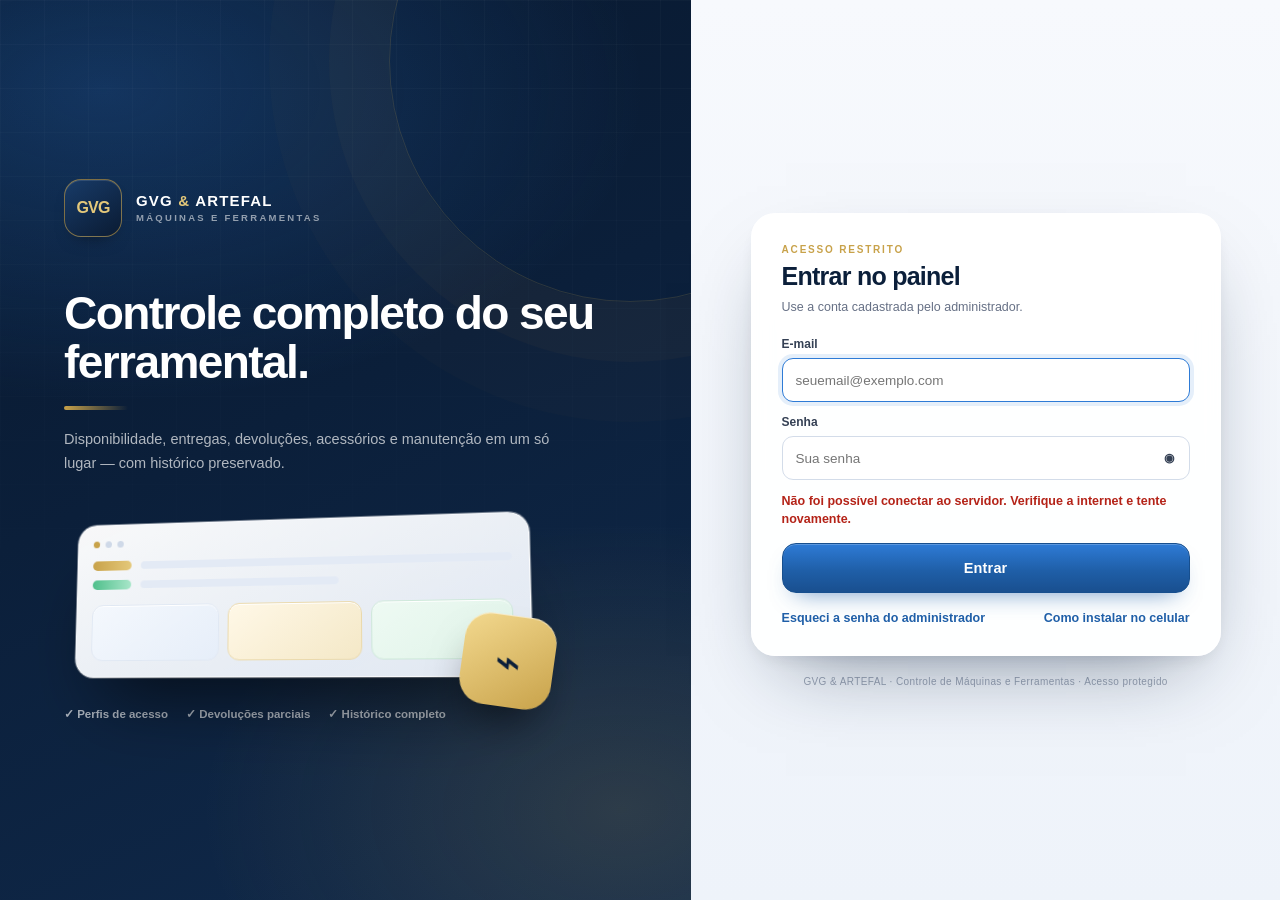
==== index.html @ a9c0dcd9 "GVG Maquinas e Ferramentas: app completo, backend Apps Script, PWA e documentacao" ====
<!doctype html>
<html lang="pt-BR">
<head>
  <meta charset="utf-8">
  <meta name="viewport" content="width=device-width, initial-scale=1, viewport-fit=cover">
  <title>GVG &amp; ARTEFAL — Máquinas e Ferramentas</title>
  <meta name="description" content="Controle de máquinas, ferramentas, entregas, devoluções e manutenção da GVG &amp; ARTEFAL.">
  <meta name="theme-color" content="#0B1F3A">
  <meta name="color-scheme" content="light">
  <link rel="manifest" href="./manifest.webmanifest">
  <link rel="icon" href="./icons/favicon.svg" type="image/svg+xml">
  <link rel="icon" href="./icons/icone-32.png" sizes="32x32" type="image/png">
  <link rel="apple-touch-icon" sizes="180x180" href="./icons/icone-180.png">
  <meta name="apple-mobile-web-app-capable" content="yes">
  <meta name="apple-mobile-web-app-status-bar-style" content="black-translucent">
  <meta name="apple-mobile-web-app-title" content="GVG Máquinas">
  <meta name="mobile-web-app-capable" content="yes">
  <link rel="stylesheet" href="./styles.css">
</head>
<body>
  <div id="boot" class="boot-screen" role="status" aria-live="polite">
    <div class="boot-mark" aria-hidden="true">GVG</div>
    <div class="boot-title">Controle de Máquinas e Ferramentas</div>
    <div class="boot-spinner" aria-hidden="true"></div>
    <div class="boot-text">Carregando o painel…</div>
  </div>

  <section id="authView" class="auth hidden" aria-label="Acesso ao sistema">
    <div class="auth-brand">
      <div class="auth-brand-inner">
        <div class="brand-lockup">
          <div class="brand-mark brand-mark-lg" aria-hidden="true">GVG</div>
          <div>
            <div class="brand-name">GVG <span>&amp;</span> ARTEFAL</div>
            <div class="brand-sub">Máquinas e Ferramentas</div>
          </div>
        </div>
        <h1>Controle completo do seu ferramental.</h1>
        <p>Disponibilidade, entregas, devoluções, acessórios e manutenção em um só lugar — com histórico preservado.</p>
        <div class="auth-3d" aria-hidden="true">
          <div class="auth-3d-card">
            <div class="auth-3d-top"><span class="dot"></span><span class="dot"></span><span class="dot"></span></div>
            <div class="auth-3d-row"><span class="auth-3d-pill gold"></span><span class="auth-3d-line"></span></div>
            <div class="auth-3d-row"><span class="auth-3d-pill green"></span><span class="auth-3d-line short"></span></div>
            <div class="auth-3d-grid">
              <div class="auth-3d-box"></div><div class="auth-3d-box"></div><div class="auth-3d-box"></div>
            </div>
          </div>
          <div class="auth-3d-drill">⌁</div>
        </div>
        <div class="auth-points">
          <span>✓ Perfis de acesso</span>
          <span>✓ Devoluções parciais</span>
          <span>✓ Histórico completo</span>
        </div>
      </div>
    </div>

    <div class="auth-panel">
      <div class="auth-card">
        <div id="loginBox">
          <div class="auth-card-head">
            <div class="auth-kicker">Acesso restrito</div>
            <h2>Entrar no painel</h2>
            <p>Use a conta cadastrada pelo administrador.</p>
          </div>
          <form id="loginForm" class="form-stack" autocomplete="on" novalidate>
            <label class="field">
              <span>E-mail</span>
              <input id="loginEmail" name="email" type="email" inputmode="email" autocomplete="username" placeholder="seuemail@exemplo.com" required>
            </label>
            <label class="field">
              <span>Senha</span>
              <div class="input-with-action">
                <input id="loginPassword" name="senha" type="password" autocomplete="current-password" placeholder="Sua senha" required>
                <button type="button" class="icon-btn input-action" data-toggle-password="loginPassword" aria-label="Mostrar senha">◉</button>
              </div>
            </label>
            <div id="loginMessage" class="form-message" role="status" aria-live="polite"></div>
            <button id="loginSubmit" class="btn btn-primary btn-lg btn-block" type="submit">Entrar</button>
          </form>
          <div class="auth-links">
            <button type="button" class="link-btn" id="showRecovery">Esqueci a senha do administrador</button>
            <button type="button" class="link-btn" id="showHelpLogin">Como instalar no celular</button>
          </div>
        </div>

        <div id="setupBox" class="hidden">
          <div class="auth-card-head">
            <div class="auth-kicker">Primeira configuração</div>
            <h2>Criar o administrador</h2>
            <p>Use o código de configuração inicial fornecido com o projeto. Esta tela desaparece após a criação.</p>
          </div>
          <form id="setupForm" class="form-stack" novalidate>
            <label class="field">
              <span>Código de configuração</span>
              <input id="setupCode" name="codigo" type="text" autocomplete="one-time-code" placeholder="CFG-XXXX-XXXX" required>
            </label>
            <label class="field">
              <span>Nome do administrador</span>
              <input id="setupName" name="nome" type="text" autocomplete="name" placeholder="Nome completo" required>
            </label>
            <label class="field">
              <span>E-mail de acesso</span>
              <input id="setupEmail" name="email" type="email" inputmode="email" autocomplete="email" placeholder="seuemail@exemplo.com" required>
            </label>
            <div class="form-row">
              <label class="field">
                <span>Senha</span>
                <input id="setupPassword" name="senha" type="password" autocomplete="new-password" placeholder="Mínimo 8 caracteres" required>
              </label>
              <label class="field">
                <span>Confirmar senha</span>
                <input id="setupPassword2" name="senha2" type="password" autocomplete="new-password" placeholder="Repita a senha" required>
              </label>
            </div>
            <div id="setupMessage" class="form-message" role="status" aria-live="polite"></div>
            <button id="setupSubmit" class="btn btn-primary btn-lg btn-block" type="submit">Criar administrador</button>
          </form>
          <div class="auth-note">A senha é gravada apenas como hash com sal. O código de configuração é invalidado após o uso.</div>
        </div>

        <div id="recoveryBox" class="hidden">
          <div class="auth-card-head">
            <div class="auth-kicker">Recuperação protegida</div>
            <h2>Redefinir senha do administrador</h2>
            <p>O código de recuperação é gerado no Apps Script pelo proprietário e vale por 30 minutos.</p>
          </div>
          <form id="recoveryForm" class="form-stack" novalidate>
            <label class="field">
              <span>Código de recuperação</span>
              <input id="recoveryCode" name="codigo" type="text" autocomplete="one-time-code" placeholder="REC-XXXX-XXXX" required>
            </label>
            <label class="field">
              <span>E-mail do administrador</span>
              <input id="recoveryEmail" name="email" type="email" inputmode="email" autocomplete="email" placeholder="seuemail@exemplo.com" required>
            </label>
            <div class="form-row">
              <label class="field">
                <span>Nova senha</span>
                <input id="recoveryPassword" name="senha" type="password" autocomplete="new-password" placeholder="Mínimo 8 caracteres" required>
              </label>
              <label class="field">
                <span>Confirmar senha</span>
                <input id="recoveryPassword2" name="senha2" type="password" autocomplete="new-password" placeholder="Repita a senha" required>
              </label>
            </div>
            <div id="recoveryMessage" class="form-message" role="status" aria-live="polite"></div>
            <button id="recoverySubmit" class="btn btn-primary btn-lg btn-block" type="submit">Redefinir senha</button>
            <button type="button" class="btn btn-ghost btn-block" id="backToLogin">Voltar para o login</button>
          </form>
        </div>

        <div id="setupPendingBox" class="hidden">
          <div class="auth-card-head">
            <div class="auth-kicker">Configuração pendente</div>
            <h2>Primeiro acesso ainda não habilitado</h2>
            <p>Não há administrador e o código de configuração inicial não está ativo. Solicite a geração de um novo código no Apps Script.</p>
          </div>
          <button type="button" class="btn btn-primary btn-block" id="retrySetupStatus">Verificar novamente</button>
        </div>
      </div>
      <div class="auth-foot">GVG &amp; ARTEFAL · Controle de Máquinas e Ferramentas · Acesso protegido</div>
    </div>
  </section>

  <div id="appView" class="app hidden">
    <aside id="sidebar" class="sidebar" aria-label="Menu principal">
      <div class="sidebar-head">
        <div class="brand-lockup brand-lockup-sm">
          <div class="brand-mark" aria-hidden="true">GVG</div>
          <div>
            <div class="brand-name">GVG <span>&amp;</span> ARTEFAL</div>
            <div class="brand-sub">Máquinas e Ferramentas</div>
          </div>
        </div>
        <button type="button" class="icon-btn sidebar-close" id="sidebarClose" aria-label="Fechar menu">✕</button>
      </div>

      <nav class="nav" id="mainNav">
        <button type="button" class="nav-item" data-view="dashboard"><span class="nav-ico" data-icon="dashboard"></span><span>Visão geral</span></button>
        <button type="button" class="nav-item" data-view="equipamentos"><span class="nav-ico" data-icon="drill"></span><span>Equipamentos</span><span class="nav-badge" id="navEqBadge"></span></button>
        <button type="button" class="nav-item" data-view="movimentacoes"><span class="nav-ico" data-icon="swap"></span><span>Movimentações</span></button>
        <button type="button" class="nav-item" data-view="manutencoes"><span class="nav-ico" data-icon="wrench"></span><span>Manutenções</span><span class="nav-badge danger" id="navManBadge"></span></button>
        <button type="button" class="nav-item" data-view="colaboradores"><span class="nav-ico" data-icon="users"></span><span>Colaboradores</span></button>
        <button type="button" class="nav-item" data-view="categorias"><span class="nav-ico" data-icon="tag"></span><span>Categorias</span></button>
        <div class="nav-sep admin-only" id="adminNavSep"></div>
        <button type="button" class="nav-item admin-only" data-view="usuarios"><span class="nav-ico" data-icon="shield"></span><span>Usuários</span></button>
        <button type="button" class="nav-item admin-only" data-view="auditoria"><span class="nav-ico" data-icon="history"></span><span>Auditoria</span></button>
      </nav>

      <div class="sidebar-foot">
        <button type="button" class="sidebar-action" id="installAppBtn" hidden><span data-icon="download"></span> Instalar aplicativo</button>
        <button type="button" class="sidebar-action" id="helpBtn"><span data-icon="help"></span> Ajuda e instalação</button>
        <div class="sidebar-user">
          <div class="avatar" id="userAvatar">A</div>
          <div class="sidebar-user-info">
            <strong id="userName">—</strong>
            <span id="userRole">—</span>
          </div>
          <button type="button" class="icon-btn" id="userMenuBtn" aria-label="Menu da conta">⋯</button>
        </div>
        <div id="userMenu" class="user-menu hidden">
          <button type="button" id="changePasswordBtn">Alterar minha senha</button>
          <button type="button" id="logoutBtn" class="danger-text">Sair do sistema</button>
        </div>
      </div>
    </aside>
    <div id="sidebarBackdrop" class="sidebar-backdrop hidden"></div>

    <div class="app-main">
      <header class="topbar">
        <div class="topbar-left">
          <button type="button" class="icon-btn menu-btn" id="menuBtn" aria-label="Abrir menu">☰</button>
          <div>
            <h1 id="pageTitle">Visão geral</h1>
            <p id="pageSubtitle">Resumo do controle de máquinas e ferramentas</p>
          </div>
        </div>
        <div class="topbar-actions">
          <label class="global-search" for="globalSearch">
            <span data-icon="search"></span>
            <input id="globalSearch" type="search" placeholder="Buscar equipamento, código…" autocomplete="off" aria-label="Busca global">
            <kbd>/</kbd>
          </label>
          <button type="button" class="icon-btn" id="refreshBtn" title="Atualizar dados" aria-label="Atualizar dados"><span data-icon="refresh"></span></button>
          <button type="button" class="topbar-user" id="topbarUser" aria-label="Conta">
            <span class="avatar avatar-sm" id="topbarAvatar">A</span>
            <span class="topbar-user-name" id="topbarName">—</span>
          </button>
        </div>
      </header>
      <main id="main" class="main" tabindex="-1"></main>
    </div>
  </div>

  <div id="modalRoot"></div>
  <div id="toastRoot" class="toast-root" aria-live="polite" aria-atomic="false"></div>
  <div id="updateBanner" class="update-banner hidden" role="status">
    <span>Nova versão disponível.</span>
    <button type="button" class="btn btn-sm btn-primary" id="reloadAppBtn">Recarregar</button>
  </div>
  <div id="offlineBanner" class="offline-banner hidden" role="status">Sem conexão com a internet. Os dados serão atualizados quando a conexão voltar.</div>

  <script src="./config.js"></script>
  <script src="./app.js" defer></script>
</body>
</html>
---- styles.css ----
/* =========================================================
   GVG & ARTEFAL — Controle de Máquinas e Ferramentas
   Identidade: azul-marinho, azul e dourado; superfícies claras.
   ========================================================= */

:root {
  --navy: #0b1f3a;
  --navy-2: #102a4c;
  --navy-3: #173a66;
  --blue: #1f5fa8;
  --blue-2: #2e7bd6;
  --blue-3: #e8f1fc;
  --gold: #c8a24a;
  --gold-2: #e4c87a;
  --gold-3: #fbf4e2;
  --bg: #f2f5fa;
  --bg-2: #e9eef7;
  --surface: #ffffff;
  --surface-2: #f8fafd;
  --text: #122033;
  --text-2: #344054;
  --muted: #667085;
  --muted-2: #98a2b3;
  --line: #e2e8f2;
  --line-2: #d3dce9;
  --green: #167a4b;
  --green-bg: #e7f6ee;
  --amber: #9a6700;
  --amber-bg: #fff4d6;
  --red: #b42318;
  --red-bg: #fdecea;
  --gray: #5f6b7a;
  --gray-bg: #eef1f6;
  --violet: #6941c6;
  --violet-bg: #f1ebff;
  --radius: 18px;
  --radius-sm: 12px;
  --shadow: 0 22px 50px -30px rgba(11, 31, 58, .38), 0 4px 14px -8px rgba(11, 31, 58, .12);
  --shadow-sm: 0 10px 24px -18px rgba(11, 31, 58, .32), 0 1px 3px rgba(11, 31, 58, .05);
  --shadow-lg: 0 35px 80px -35px rgba(11, 31, 58, .5), 0 8px 24px -12px rgba(11, 31, 58, .18);
  --font: "Inter", -apple-system, BlinkMacSystemFont, "Segoe UI", Roboto, "Helvetica Neue", Arial, sans-serif;
  --sidebar: 286px;
  --topbar: 76px;
}

* { box-sizing: border-box; }
html { scroll-behavior: smooth; }
body {
  margin: 0;
  min-height: 100vh;
  font-family: var(--font);
  color: var(--text);
  background:
    radial-gradient(1100px 500px at 82% -8%, rgba(46, 123, 214, .08), transparent 60%),
    radial-gradient(900px 420px at 5% 0%, rgba(200, 162, 74, .08), transparent 55%),
    var(--bg);
  -webkit-font-smoothing: antialiased;
  text-rendering: optimizeLegibility;
}
button, input, select, textarea { font: inherit; }
button { cursor: pointer; }
a { color: var(--blue); text-decoration: none; }
a:hover { text-decoration: underline; }
svg { display: block; width: 18px; height: 18px; flex-shrink: 0; }
[data-icon] > svg { width: 100%; height: 100%; }
.hidden { display: none !important; }
.sr-only {
  position: absolute; width: 1px; height: 1px; padding: 0; margin: -1px;
  overflow: hidden; clip: rect(0, 0, 0, 0); white-space: nowrap; border: 0;
}
::selection { background: rgba(200, 162, 74, .28); }

/* ---------- Scrollbar ---------- */
* { scrollbar-width: thin; scrollbar-color: #c5d0e0 transparent; }
*::-webkit-scrollbar { width: 10px; height: 10px; }
*::-webkit-scrollbar-thumb { background: #c5d0e0; border-radius: 20px; border: 2px solid transparent; background-clip: padding-box; }
*::-webkit-scrollbar-thumb:hover { background: #aebbd0; background-clip: padding-box; border: 2px solid transparent; }

/* ---------- Botões ---------- */
.btn {
  display: inline-flex; align-items: center; justify-content: center; gap: 9px;
  border: 1px solid transparent; border-radius: 12px;
  padding: 11px 16px; min-height: 42px;
  font-size: 13.5px; font-weight: 750; letter-spacing: .01em;
  color: var(--text-2); background: var(--surface);
  transition: transform .16s ease, box-shadow .16s ease, background .16s ease, border-color .16s ease, color .16s ease;
  white-space: nowrap; user-select: none;
}
.btn:hover { transform: translateY(-1px); }
.btn:active { transform: translateY(0); }
.btn:disabled { opacity: .55; cursor: not-allowed; transform: none; }
.spinning svg, .btn-spinner { animation: spin .8s linear infinite; }
.btn-spinner { display: inline-block; width: 14px; height: 14px; border: 2px solid rgba(255,255,255,.4); border-top-color: #fff; border-radius: 50%; }
.btn svg, .btn [data-icon] { width: 17px; height: 17px; }
.btn-primary {
  color: #fff; border-color: #174f8e;
  background: linear-gradient(180deg, #2e7bd6 0%, #1f5fa8 55%, #194f8f 100%);
  box-shadow: 0 12px 24px -14px rgba(31, 95, 168, .75), inset 0 1px 0 rgba(255,255,255,.22);
}
.btn-primary:hover { background: linear-gradient(180deg, #3988e3 0%, #2469b8 55%, #1b579d 100%); box-shadow: 0 16px 30px -16px rgba(31, 95, 168, .85), inset 0 1px 0 rgba(255,255,255,.25); }
.btn-gold {
  color: #2c2108; border-color: #b68f3a;
  background: linear-gradient(180deg, #eddaa2 0%, #d3ad5a 60%, #c09a43 100%);
  box-shadow: 0 12px 24px -14px rgba(200, 162, 74, .7), inset 0 1px 0 rgba(255,255,255,.4);
}
.btn-secondary { background: #fff; border-color: var(--line-2); color: var(--text-2); box-shadow: 0 2px 4px rgba(11,31,58,.03); }
.btn-secondary:hover { border-color: #b9c6d9; background: #fbfcfe; }
.btn-ghost { background: transparent; color: var(--text-2); border-color: transparent; }
.btn-ghost:hover { background: rgba(11,31,58,.05); }
.btn-danger { background: var(--red-bg); border-color: #f5c6c2; color: var(--red); }
.btn-danger:hover { background: #fbdcd8; }
.btn-danger-solid { background: linear-gradient(180deg, #d64545, #b42318); color: #fff; border-color: #9f1d14; box-shadow: 0 12px 24px -14px rgba(180,35,24,.65); }
.btn-sm { min-height: 34px; padding: 7px 11px; font-size: 12px; border-radius: 10px; }
.btn-lg { min-height: 50px; padding: 14px 20px; font-size: 14.5px; border-radius: 14px; }
.btn-block { width: 100%; }
.btn-icon { width: 40px; min-width: 40px; height: 40px; padding: 0; border-radius: 11px; }
.icon-btn {
  display: inline-flex; align-items: center; justify-content: center;
  width: 40px; height: 40px; border: 1px solid transparent; border-radius: 11px;
  background: transparent; color: var(--text-2); transition: background .15s, color .15s, transform .15s;
}
.icon-btn:hover { background: rgba(11,31,58,.06); color: var(--navy); }
.icon-btn:active { transform: scale(.97); }
.icon-btn svg, .icon-btn [data-icon] { width: 19px; height: 19px; }
.link-btn { border: 0; background: none; padding: 0; color: var(--blue); font-size: 12.5px; font-weight: 700; }
.link-btn:hover { text-decoration: underline; }

/* ---------- Formulários ---------- */
.form-stack { display: grid; gap: 14px; }
.form-row { display: grid; grid-template-columns: 1fr 1fr; gap: 12px; }
.field { display: grid; gap: 7px; font-size: 12px; font-weight: 700; color: var(--text-2); }
.field > span { display: flex; align-items: center; justify-content: space-between; gap: 8px; }
.field .hint { font-weight: 500; color: var(--muted); font-size: 11px; }
.input, .select, .textarea, .field input, .field select, .field textarea {
  width: 100%; min-height: 44px; padding: 11px 13px;
  border: 1px solid var(--line-2); border-radius: 11px;
  background: #fff; color: var(--text); font-size: 13.5px; font-weight: 500;
  outline: none; transition: border-color .15s, box-shadow .15s, background .15s;
}
.input:hover, .select:hover, .textarea:hover, .field input:hover, .field select:hover, .field textarea:hover { border-color: #b8c5d8; }
.input:focus, .select:focus, .textarea:focus, .field input:focus, .field select:focus, .field textarea:focus {
  border-color: var(--blue-2); box-shadow: 0 0 0 4px rgba(46, 123, 214, .12); background: #fff;
}
.textarea, .field textarea { min-height: 92px; resize: vertical; line-height: 1.5; }
.select, .field select {
  appearance: none; padding-right: 34px;
  background-image: url("data:image/svg+xml,%3Csvg xmlns='http://www.w3.org/2000/svg' width='12' height='8' viewBox='0 0 12 8'%3E%3Cpath d='M1 1.5 6 6.5l5-5' fill='none' stroke='%23667085' stroke-width='1.8' stroke-linecap='round' stroke-linejoin='round'/%3E%3C/svg%3E");
  background-repeat: no-repeat; background-position: right 13px center;
}
.input-with-action { position: relative; }
.input-with-action input { padding-right: 46px; }
.input-action { position: absolute; right: 3px; top: 50%; transform: translateY(-50%); width: 36px; height: 36px; }
.form-message { min-height: 18px; font-size: 12.5px; font-weight: 600; line-height: 1.4; }
.form-message.error { color: var(--red); }
.form-message.success { color: var(--green); }
.form-message.info { color: var(--blue); }
.form-section { display: grid; gap: 12px; padding: 16px; background: var(--surface-2); border: 1px solid var(--line); border-radius: 14px; }
.form-section-title { font-size: 12px; font-weight: 800; letter-spacing: .08em; text-transform: uppercase; color: var(--muted); display: flex; align-items: center; gap: 8px; }
.form-help { font-size: 11.5px; color: var(--muted); line-height: 1.45; }
.checkbox { display: flex; align-items: center; gap: 9px; font-size: 12.5px; font-weight: 600; color: var(--text-2); }
.checkbox input { width: 17px; height: 17px; accent-color: var(--blue); }
.required::after { content: " *"; color: var(--red); }

/* ---------- Boot ---------- */
.boot-screen {
  position: fixed; inset: 0; z-index: 100;
  display: flex; flex-direction: column; align-items: center; justify-content: center; gap: 10px;
  background:
    radial-gradient(700px 500px at 50% 0%, rgba(46,123,214,.14), transparent 60%),
    linear-gradient(160deg, #08182e, #0b1f3a 55%, #102a4c);
  color: #fff; text-align: center; padding: 24px;
}
.boot-mark {
  width: 84px; height: 84px; border-radius: 24px;
  display: grid; place-items: center;
  font-size: 24px; font-weight: 900; letter-spacing: -1.5px; color: var(--gold-2);
  border: 2px solid rgba(200,162,74,.7);
  background: linear-gradient(145deg, #173a66, #0b1f3a);
  box-shadow: 0 25px 60px -20px rgba(0,0,0,.6), inset 0 1px 0 rgba(255,255,255,.12);
}
.boot-title { font-size: 15px; font-weight: 750; letter-spacing: .02em; margin-top: 6px; }
.boot-spinner {
  width: 26px; height: 26px; border-radius: 50%;
  border: 3px solid rgba(255,255,255,.16); border-top-color: var(--gold-2);
  animation: spin .8s linear infinite; margin-top: 8px;
}
.boot-text { font-size: 12px; color: rgba(255,255,255,.62); }
@keyframes spin { to { transform: rotate(360deg); } }

/* ---------- Auth ---------- */
.auth { min-height: 100vh; display: grid; grid-template-columns: minmax(0, 1.08fr) minmax(420px, .92fr); }
.auth-brand {
  position: relative; overflow: hidden; color: #fff;
  background:
    radial-gradient(900px 520px at 15% 10%, rgba(46,123,214,.28), transparent 60%),
    radial-gradient(700px 480px at 90% 90%, rgba(200,162,74,.16), transparent 60%),
    linear-gradient(155deg, #08182e 0%, #0b1f3a 45%, #102a4c 100%);
  padding: 54px clamp(28px, 5vw, 76px);
  display: flex; align-items: center;
}
.auth-brand::before {
  content: ""; position: absolute; inset: 0;
  background-image:
    linear-gradient(rgba(255,255,255,.035) 1px, transparent 1px),
    linear-gradient(90deg, rgba(255,255,255,.035) 1px, transparent 1px);
  background-size: 44px 44px;
  mask-image: linear-gradient(180deg, rgba(0,0,0,.7), transparent 80%);
}
.auth-brand::after {
  content: ""; position: absolute; width: 480px; height: 480px; border-radius: 50%;
  right: -180px; top: -180px; border: 1px solid rgba(200,162,74,.18);
  box-shadow: 0 0 0 60px rgba(200,162,74,.03), 0 0 0 120px rgba(200,162,74,.02);
}
.auth-brand-inner { position: relative; z-index: 2; width: 100%; max-width: 620px; }
.brand-lockup { display: flex; align-items: center; gap: 14px; }
.brand-mark {
  width: 46px; height: 46px; border-radius: 13px; flex: 0 0 auto;
  display: grid; place-items: center;
  font-size: 13px; font-weight: 900; letter-spacing: -0.8px; color: var(--gold-2);
  border: 1.5px solid rgba(200,162,74,.6);
  background: linear-gradient(145deg, #183b68, #0a1b33);
  box-shadow: inset 0 1px 0 rgba(255,255,255,.12), 0 10px 20px -14px rgba(0,0,0,.7);
}
.brand-mark-lg { width: 58px; height: 58px; border-radius: 17px; font-size: 16px; }
.brand-name { font-size: 15px; font-weight: 850; letter-spacing: .08em; color: #fff; }
.brand-name span { color: var(--gold-2); }
.brand-sub { font-size: 9.5px; letter-spacing: .24em; text-transform: uppercase; color: rgba(255,255,255,.55); margin-top: 3px; font-weight: 700; }
.auth-brand h1 { font-size: clamp(30px, 3.6vw, 48px); line-height: 1.06; letter-spacing: -.035em; margin: 52px 0 18px; max-width: 560px; font-weight: 850; }
.auth-brand h1::after { content: ""; display: block; width: 64px; height: 4px; border-radius: 4px; background: linear-gradient(90deg, var(--gold), transparent); margin-top: 20px; }
.auth-brand p { font-size: 14.5px; line-height: 1.65; color: rgba(255,255,255,.68); max-width: 500px; margin: 0; }
.auth-3d { position: relative; margin: 42px 0 30px; width: 100%; max-width: 460px; perspective: 900px; }
.auth-3d-card {
  transform: rotateY(-10deg) rotateX(6deg) rotateZ(-1deg);
  background: linear-gradient(160deg, rgba(255,255,255,.97), rgba(235,242,252,.94));
  border-radius: 20px; padding: 16px; color: var(--navy);
  box-shadow: 0 45px 80px -30px rgba(0,0,0,.65), 0 0 0 1px rgba(255,255,255,.4);
  border: 1px solid rgba(255,255,255,.65);
  animation: float3d 7s ease-in-out infinite;
}
@keyframes float3d { 0%,100% { transform: rotateY(-10deg) rotateX(6deg) rotateZ(-1deg) translateY(0); } 50% { transform: rotateY(-7deg) rotateX(4deg) rotateZ(-.4deg) translateY(-8px); } }
.auth-3d-top { display: flex; gap: 6px; margin-bottom: 14px; }
.auth-3d-top .dot { width: 7px; height: 7px; border-radius: 50%; background: #cfd9e8; }
.auth-3d-top .dot:first-child { background: var(--gold); }
.auth-3d-row { display: flex; align-items: center; gap: 10px; margin: 10px 0; }
.auth-3d-pill { width: 42px; height: 10px; border-radius: 20px; background: #dbe5f3; }
.auth-3d-pill.gold { background: linear-gradient(90deg, var(--gold), var(--gold-2)); }
.auth-3d-pill.green { background: linear-gradient(90deg, #4fbf8b, #a8e6c9); }
.auth-3d-line { height: 8px; flex: 1; border-radius: 20px; background: #e3eaf5; }
.auth-3d-line.short { flex: .55; }
.auth-3d-grid { display: grid; grid-template-columns: repeat(3, 1fr); gap: 9px; margin-top: 16px; }
.auth-3d-box { height: 58px; border-radius: 12px; background: linear-gradient(145deg, #f4f8fd, #e6eef9); border: 1px solid #e0e8f3; box-shadow: inset 0 1px 0 #fff; }
.auth-3d-box:nth-child(2) { background: linear-gradient(145deg, #fff8e7, #f4e8c7); border-color: #ead9ac; }
.auth-3d-box:nth-child(3) { background: linear-gradient(145deg, #eefaf3, #dff3e8); border-color: #cde8d9; }
.auth-3d-drill {
  position: absolute; right: -30px; bottom: -30px; width: 92px; height: 92px; border-radius: 26px;
  display: grid; place-items: center; font-size: 44px; color: var(--navy);
  background: linear-gradient(145deg, #f3d98f, #c8a24a);
  box-shadow: 0 25px 45px -18px rgba(0,0,0,.65), inset 0 1px 0 rgba(255,255,255,.55);
  transform: rotate(8deg);
}
.auth-points { display: flex; flex-wrap: wrap; gap: 8px 18px; font-size: 11.5px; color: rgba(255,255,255,.65); font-weight: 650; }
.auth-points span { display: inline-flex; align-items: center; gap: 6px; }
.auth-panel { display: flex; flex-direction: column; align-items: center; justify-content: center; padding: 34px 24px; background: linear-gradient(180deg, #f7f9fd, #eef3fa); }
.auth-card {
  width: 100%; max-width: 470px; background: rgba(255,255,255,.92);
  border: 1px solid rgba(255,255,255,.8); border-radius: 24px;
  box-shadow: var(--shadow-lg); padding: 30px;
  backdrop-filter: blur(10px);
}
.auth-card-head { margin-bottom: 20px; }
.auth-kicker { font-size: 10px; letter-spacing: .18em; text-transform: uppercase; color: var(--gold); font-weight: 850; margin-bottom: 7px; }
.auth-card h2 { font-size: 25px; letter-spacing: -.03em; margin: 0 0 7px; color: var(--navy); }
.auth-card-head p { font-size: 12.5px; color: var(--muted); line-height: 1.55; margin: 0; }
.auth-links { display: flex; flex-wrap: wrap; justify-content: space-between; gap: 12px; margin-top: 18px; }
.auth-note { margin-top: 16px; padding: 12px; border-radius: 12px; background: var(--gold-3); border: 1px solid #f0e2bd; color: #6b551d; font-size: 11px; line-height: 1.5; }
.auth-foot { margin-top: 20px; font-size: 10px; color: var(--muted-2); letter-spacing: .04em; text-align: center; }
.auth-card .btn-lg { margin-top: 2px; }
.auth-card .form-stack { gap: 13px; }

/* ---------- App shell ---------- */
.app { min-height: 100vh; }
.sidebar {
  position: fixed; inset: 0 auto 0 0; width: var(--sidebar); z-index: 40;
  display: flex; flex-direction: column;
  background:
    radial-gradient(600px 400px at 20% 0%, rgba(46,123,214,.16), transparent 60%),
    linear-gradient(180deg, #08182e 0%, #0b1f3a 55%, #0a1b33 100%);
  color: #fff; padding: 20px 16px 14px;
  border-right: 1px solid rgba(255,255,255,.05);
  box-shadow: 18px 0 50px -40px rgba(0,0,0,.7);
}
.sidebar-head { display: flex; align-items: center; justify-content: space-between; gap: 8px; padding: 4px 4px 22px; }
.brand-lockup-sm .brand-mark { width: 40px; height: 40px; border-radius: 11px; font-size: 11px; }
.brand-lockup-sm .brand-name { font-size: 12.5px; }
.brand-lockup-sm .brand-sub { font-size: 8px; letter-spacing: .19em; }
.sidebar-close { display: none; color: rgba(255,255,255,.7); }
.sidebar-close:hover { background: rgba(255,255,255,.08); color: #fff; }
.nav { display: flex; flex-direction: column; gap: 4px; flex: 1; overflow-y: auto; padding: 2px; }
.nav-item {
  display: flex; align-items: center; gap: 11px; width: 100%;
  border: 1px solid transparent; border-radius: 12px;
  padding: 11px 12px; background: transparent; color: rgba(255,255,255,.68);
  font-size: 13px; font-weight: 650; text-align: left;
  transition: background .15s, color .15s, transform .15s, border-color .15s;
}
.nav-item:hover { background: rgba(255,255,255,.065); color: #fff; }
.nav-item.active {
  color: #fff; border-color: rgba(200,162,74,.22);
  background: linear-gradient(90deg, rgba(46,123,214,.3), rgba(46,123,214,.12) 70%, rgba(200,162,74,.08));
  box-shadow: inset 3px 0 0 var(--gold), 0 10px 20px -18px rgba(0,0,0,.6);
}
.nav-ico { width: 20px; height: 20px; display: inline-flex; align-items: center; justify-content: center; color: rgba(255,255,255,.52); flex: 0 0 auto; }
.nav-ico svg { width: 19px; height: 19px; }
.nav-item.active .nav-ico, .nav-item:hover .nav-ico { color: var(--gold-2); }
.nav-badge { margin-left: auto; min-width: 21px; height: 21px; padding: 0 6px; border-radius: 20px; display: inline-grid; place-items: center; font-size: 10px; font-weight: 850; color: #dce9ff; background: rgba(46,123,214,.3); border: 1px solid rgba(129,183,255,.25); }
.nav-badge.danger { color: #ffd8d4; background: rgba(180,35,24,.3); border-color: rgba(255,140,130,.25); }
.nav-badge:empty { display: none; }
.nav-sep { height: 1px; background: rgba(255,255,255,.08); margin: 12px 8px; }
.sidebar-foot { padding-top: 12px; border-top: 1px solid rgba(255,255,255,.08); display: grid; gap: 6px; }
.sidebar-action { display: flex; align-items: center; gap: 9px; border: 0; background: transparent; color: rgba(255,255,255,.55); font-size: 11.5px; font-weight: 650; padding: 8px 9px; border-radius: 9px; text-align: left; }
.sidebar-action:hover { background: rgba(255,255,255,.06); color: #fff; }
.sidebar-action [data-icon] { width: 16px; height: 16px; color: var(--gold-2); }
.sidebar-user { display: flex; align-items: center; gap: 10px; margin-top: 8px; padding: 10px; border-radius: 13px; background: rgba(255,255,255,.055); border: 1px solid rgba(255,255,255,.07); position: relative; }
.avatar {
  width: 36px; height: 36px; border-radius: 11px; flex: 0 0 auto;
  display: grid; place-items: center; font-size: 13px; font-weight: 850; color: #2c2108;
  background: linear-gradient(145deg, var(--gold-2), var(--gold));
  box-shadow: inset 0 1px 0 rgba(255,255,255,.5);
}
.avatar-sm { width: 30px; height: 30px; border-radius: 9px; font-size: 11px; }
.sidebar-user-info { min-width: 0; flex: 1; }
.sidebar-user-info strong { display: block; font-size: 11.5px; color: #fff; white-space: nowrap; overflow: hidden; text-overflow: ellipsis; }
.sidebar-user-info span { display: block; font-size: 9.5px; color: rgba(255,255,255,.48); letter-spacing: .06em; text-transform: uppercase; margin-top: 2px; }
.sidebar-user .icon-btn { color: rgba(255,255,255,.55); width: 30px; height: 30px; }
.sidebar-user .icon-btn:hover { background: rgba(255,255,255,.1); color: #fff; }
.user-menu {
  position: absolute; bottom: 72px; right: 14px; left: 14px; z-index: 5;
  background: #fff; color: var(--text); border: 1px solid var(--line); border-radius: 13px;
  box-shadow: var(--shadow); padding: 6px; display: grid;
}
.user-menu button { border: 0; background: none; text-align: left; padding: 11px 12px; border-radius: 9px; font-size: 12.5px; font-weight: 650; color: var(--text-2); }
.user-menu button:hover { background: var(--surface-2); }
.user-menu .danger-text { color: var(--red); }
.sidebar-backdrop { position: fixed; inset: 0; z-index: 35; background: rgba(4,12,24,.55); backdrop-filter: blur(2px); }

.app-main { margin-left: var(--sidebar); min-height: 100vh; display: flex; flex-direction: column; }
.topbar {
  position: sticky; top: 0; z-index: 30;
  min-height: var(--topbar); padding: 12px clamp(16px, 2.4vw, 30px);
  display: flex; align-items: center; justify-content: space-between; gap: 18px;
  background: rgba(255,255,255,.82); border-bottom: 1px solid rgba(226,232,242,.9);
  backdrop-filter: blur(16px) saturate(1.2);
}
.topbar-left { display: flex; align-items: center; gap: 12px; min-width: 0; }
.topbar h1 { margin: 0; font-size: 20px; letter-spacing: -.025em; color: var(--navy); white-space: nowrap; overflow: hidden; text-overflow: ellipsis; }
.topbar p { display: none; }
.menu-btn { display: none; }
.topbar-actions { display: flex; align-items: center; gap: 8px; min-width: 0; }
.global-search {
  display: flex; align-items: center; gap: 8px; min-width: 300px; max-width: 420px;
  height: 42px; padding: 0 10px 0 13px; border-radius: 12px;
  border: 1px solid var(--line); background: #f6f8fc; color: var(--muted);
  transition: border-color .15s, background .15s, box-shadow .15s;
}
.global-search:focus-within { border-color: #b7c9e5; background: #fff; box-shadow: 0 0 0 4px rgba(46,123,214,.08); }
.global-search [data-icon] { width: 17px; height: 17px; color: var(--muted-2); }
.global-search input { border: 0; background: none; outline: none; min-width: 0; flex: 1; font-size: 12.5px; color: var(--text); }
.global-search kbd { font-family: var(--font); font-size: 10px; font-weight: 700; color: var(--muted-2); border: 1px solid var(--line); border-radius: 6px; padding: 2px 5px; background: #fff; }
.topbar-user { display: flex; align-items: center; gap: 8px; border: 1px solid transparent; background: transparent; border-radius: 12px; padding: 4px 6px; color: var(--text-2); }
.topbar-user:hover { background: rgba(11,31,58,.05); }
.topbar-user-name { font-size: 12px; font-weight: 700; max-width: 130px; white-space: nowrap; overflow: hidden; text-overflow: ellipsis; }
.main { flex: 1; width: 100%; max-width: 1560px; margin: 0 auto; padding: 26px clamp(16px, 2.4vw, 30px) 54px; outline: none; }

/* ---------- Página / cabeçalho ---------- */
.page-head { display: flex; align-items: flex-start; justify-content: space-between; gap: 18px; margin-bottom: 20px; }
.page-head h2 { margin: 0; font-size: 24px; letter-spacing: -.03em; color: var(--navy); }
.page-head p { margin: 5px 0 0; font-size: 12.5px; color: var(--muted); line-height: 1.5; max-width: 760px; }
.page-actions { display: flex; align-items: center; gap: 8px; flex-wrap: wrap; justify-content: flex-end; }
.eyebrow { font-size: 10px; letter-spacing: .16em; text-transform: uppercase; color: var(--gold); font-weight: 850; margin-bottom: 6px; }
.section-gap { margin-top: 20px; }

/* ---------- Cards ---------- */
.card {
  background: var(--surface); border: 1px solid var(--line);
  border-radius: var(--radius); box-shadow: var(--shadow-sm);
  overflow: hidden;
}
.card-pad { padding: 20px; }
.card-head { display: flex; align-items: flex-start; justify-content: space-between; gap: 12px; padding: 18px 20px 0; }
.card-title { font-size: 14px; font-weight: 800; color: var(--navy); letter-spacing: -.01em; margin: 0; }
.card-sub { font-size: 11.5px; color: var(--muted); margin: 4px 0 0; line-height: 1.45; }
.card-body { padding: 16px 20px 20px; }
.card-tools { display: flex; align-items: center; gap: 6px; }
.grid-2 { display: grid; grid-template-columns: repeat(2, minmax(0, 1fr)); gap: 16px; }
.grid-3 { display: grid; grid-template-columns: repeat(3, minmax(0, 1fr)); gap: 16px; }
.grid-4 { display: grid; grid-template-columns: repeat(4, minmax(0, 1fr)); gap: 16px; }
.stack { display: grid; gap: 16px; }

/* ---------- Stat cards ---------- */
.stat-grid { display: grid; grid-template-columns: repeat(4, minmax(0, 1fr)); gap: 14px; }
.stat-card {
  position: relative; background: var(--surface); border: 1px solid var(--line);
  border-radius: 17px; padding: 16px 17px; box-shadow: var(--shadow-sm);
  overflow: hidden; transition: transform .18s ease, box-shadow .18s ease;
}
.stat-card:hover { transform: translateY(-2px); box-shadow: var(--shadow); }
.stat-card::after { content: ""; position: absolute; width: 110px; height: 110px; border-radius: 50%; right: -45px; top: -48px; background: radial-gradient(circle, rgba(46,123,214,.12), transparent 70%); }
.stat-card.gold::after { background: radial-gradient(circle, rgba(200,162,74,.18), transparent 70%); }
.stat-card.green::after { background: radial-gradient(circle, rgba(22,122,75,.14), transparent 70%); }
.stat-card.red::after { background: radial-gradient(circle, rgba(180,35,24,.13), transparent 70%); }
.stat-top { display: flex; align-items: center; justify-content: space-between; gap: 10px; }
.stat-icon {
  width: 38px; height: 38px; border-radius: 11px; display: grid; place-items: center;
  background: var(--blue-3); color: var(--blue); border: 1px solid #d6e6fa;
}
.stat-icon svg { width: 19px; height: 19px; }
.stat-icon.gold { background: var(--gold-3); color: #8a6a20; border-color: #f0e1b8; }
.stat-icon.green { background: var(--green-bg); color: var(--green); border-color: #cdebd9; }
.stat-icon.red { background: var(--red-bg); color: var(--red); border-color: #f6cdc9; }
.stat-label { font-size: 10px; font-weight: 800; letter-spacing: .11em; text-transform: uppercase; color: var(--muted); }
.stat-value { font-size: 32px; line-height: 1; font-weight: 850; letter-spacing: -.04em; color: var(--navy); margin: 12px 0 4px; }
.stat-meta { font-size: 10.5px; color: var(--muted); line-height: 1.4; }
.stat-meta strong { color: var(--text-2); font-weight: 750; }

/* ---------- Status / badges ---------- */
.status-pill, .pill, .badge {
  display: inline-flex; align-items: center; gap: 6px;
  min-height: 24px; padding: 4px 9px; border-radius: 20px;
  font-size: 10.5px; font-weight: 800; letter-spacing: .02em; white-space: nowrap;
  border: 1px solid transparent;
}
.status-pill::before { content: ""; width: 6px; height: 6px; border-radius: 50%; background: currentColor; opacity: .9; }
.status-disponivel { color: var(--green); background: var(--green-bg); border-color: #c9e9d8; }
.status-entregue { color: var(--amber); background: var(--amber-bg); border-color: #f0dfa8; }
.status-parcial { color: #8a5a00; background: #fff0c7; border-color: #eed48b; }
.status-manutencao { color: var(--red); background: var(--red-bg); border-color: #f4c8c3; }
.status-inativo { color: var(--gray); background: var(--gray-bg); border-color: #dfe4ec; }
.status-aberto, .status-aberta, .status-em_andamento { color: var(--amber); background: var(--amber-bg); border-color: #f0dfa8; }
.status-encerrado, .status-concluida { color: var(--green); background: var(--green-bg); border-color: #c9e9d8; }
.status-transferido { color: var(--violet); background: var(--violet-bg); border-color: #ddd0fb; }
.status-cancelada { color: var(--gray); background: var(--gray-bg); border-color: #dfe4ec; }
.badge { color: var(--blue); background: var(--blue-3); border-color: #d4e5fa; }
.badge.gold { color: #7a5a16; background: var(--gold-3); border-color: #efdfb6; }
.badge.red { color: var(--red); background: var(--red-bg); border-color: #f4c8c3; }
.badge.green { color: var(--green); background: var(--green-bg); border-color: #c9e9d8; }
.badge.gray { color: var(--gray); background: var(--gray-bg); border-color: #dfe4ec; }
.review-badge { color: #8a5a00; background: #fff3cc; border: 1px solid #eed48b; }
.type-chip { display: inline-flex; align-items: center; gap: 6px; font-size: 10.5px; font-weight: 800; color: var(--text-2); background: var(--surface-2); border: 1px solid var(--line); padding: 4px 8px; border-radius: 8px; }

/* ---------- Alertas ---------- */
.alert { display: flex; align-items: flex-start; gap: 10px; padding: 12px 14px; border-radius: 13px; font-size: 12px; line-height: 1.5; border: 1px solid; }
.alert > svg, .alert [data-icon] { flex: 0 0 auto; width: 20px; height: 20px; margin-top: 1px; }
.alert > svg { width: 20px; height: 20px; }
.alert-info { color: #174f8e; background: #edf5ff; border-color: #d2e5fb; }
.alert-warn { color: #6b551d; background: var(--gold-3); border-color: #efdfb6; }
.alert-danger { color: var(--red); background: var(--red-bg); border-color: #f4c8c3; }
.alert-success { color: var(--green); background: var(--green-bg); border-color: #c9e9d8; }
.alert strong { font-weight: 850; }
.alert-list { display: grid; gap: 8px; }
.alert-list .alert { align-items: flex-start; }

/* ---------- Filtros ---------- */
.filter-bar {
  display: flex; align-items: center; gap: 10px; flex-wrap: wrap;
  padding: 12px; margin-bottom: 16px;
  background: rgba(255,255,255,.72); border: 1px solid var(--line); border-radius: 15px;
  box-shadow: 0 4px 12px -10px rgba(11,31,58,.2);
}
.filter-search { position: relative; flex: 1 1 260px; min-width: 210px; }
.filter-search [data-icon] { position: absolute; left: 12px; top: 50%; transform: translateY(-50%); width: 16px; height: 16px; color: var(--muted-2); pointer-events: none; }
.filter-search input { width: 100%; height: 40px; padding: 0 12px 0 37px; border: 1px solid var(--line); border-radius: 10px; background: #fff; font-size: 12.5px; outline: none; }
.filter-search input:focus { border-color: var(--blue-2); box-shadow: 0 0 0 3px rgba(46,123,214,.1); }
.filter-bar .select, .filter-bar .input { height: 40px; min-height: 40px; width: auto; min-width: 135px; font-size: 12px; padding: 8px 30px 8px 11px; }
.filter-bar .checkbox { white-space: nowrap; font-size: 11.5px; }
.filter-clear { color: var(--muted); font-size: 11.5px; font-weight: 700; border: 0; background: none; padding: 6px 4px; }
.filter-clear:hover { color: var(--red); }
.result-count { font-size: 11.5px; color: var(--muted); margin-left: auto; white-space: nowrap; }
.result-count strong { color: var(--text-2); }

/* ---------- Tabelas ---------- */
.table-wrap { width: 100%; overflow-x: auto; border-radius: 14px; border: 1px solid var(--line); background: #fff; }
.data-table { width: 100%; border-collapse: separate; border-spacing: 0; font-size: 12px; min-width: 760px; }
.data-table thead th {
  position: sticky; top: 0; z-index: 1;
  background: #f7f9fd; color: var(--muted); text-align: left;
  font-size: 9.5px; letter-spacing: .1em; text-transform: uppercase; font-weight: 850;
  padding: 11px 13px; border-bottom: 1px solid var(--line); white-space: nowrap;
}
.data-table tbody td { padding: 11px 13px; border-bottom: 1px solid #eef2f8; color: var(--text-2); vertical-align: middle; }
.data-table tbody tr:last-child td { border-bottom: 0; }
.data-table tbody tr { transition: background .12s; }
.data-table tbody tr:hover { background: #fbfcff; }
.data-table tbody tr.clickable { cursor: pointer; }
.data-table .cell-main { font-weight: 750; color: var(--navy); }
.data-table .cell-sub { display: block; font-size: 10.5px; color: var(--muted); margin-top: 2px; font-weight: 500; }
.data-table .cell-code { font-weight: 850; color: var(--navy); letter-spacing: .02em; white-space: nowrap; }
.data-table .cell-actions { text-align: right; white-space: nowrap; }
.data-table .cell-qty { white-space: nowrap; font-variant-numeric: tabular-nums; }
.data-table .muted { color: var(--muted); }
.table-empty { padding: 48px 20px; text-align: center; color: var(--muted); font-size: 12.5px; }
.table-empty strong { display: block; color: var(--text-2); font-size: 14px; margin-bottom: 4px; }
.table-foot { display: flex; align-items: center; justify-content: space-between; gap: 12px; padding: 12px 4px 0; flex-wrap: wrap; }
.table-foot .muted { font-size: 11px; }
.pagination { display: flex; align-items: center; gap: 5px; }
.page-btn { min-width: 32px; height: 32px; padding: 0 9px; border: 1px solid var(--line); background: #fff; border-radius: 8px; font-size: 11.5px; font-weight: 700; color: var(--text-2); }
.page-btn:hover:not(:disabled) { border-color: #b9c6d9; background: var(--surface-2); }
.page-btn.active { background: var(--navy); border-color: var(--navy); color: #fff; }
.page-btn:disabled { opacity: .45; cursor: not-allowed; }

/* ---------- Equipment cards mobile ---------- */
.mobile-cards { display: none; gap: 10px; }
.eq-card {
  background: #fff; border: 1px solid var(--line); border-radius: 15px; padding: 14px;
  box-shadow: var(--shadow-sm);
}
.eq-card-head { display: flex; align-items: flex-start; justify-content: space-between; gap: 10px; }
.eq-card-code { font-size: 10px; font-weight: 850; letter-spacing: .08em; color: var(--blue); }
.eq-card-title { font-size: 14px; font-weight: 800; color: var(--navy); margin: 3px 0 0; line-height: 1.3; }
.eq-card-sub { font-size: 11px; color: var(--muted); margin-top: 3px; }
.eq-card-grid { display: grid; grid-template-columns: 1fr 1fr; gap: 8px 12px; margin-top: 12px; padding-top: 11px; border-top: 1px solid #eef2f8; }
.eq-card-grid dt { font-size: 9px; text-transform: uppercase; letter-spacing: .07em; color: var(--muted-2); font-weight: 800; }
.eq-card-grid dd { margin: 2px 0 0; font-size: 11.5px; color: var(--text-2); font-weight: 650; }
.eq-card-actions { display: flex; gap: 7px; margin-top: 12px; flex-wrap: wrap; }

/* ---------- Barras de categoria ---------- */
.category-list { display: grid; gap: 13px; }
.category-row { display: grid; grid-template-columns: minmax(170px, 1.35fr) minmax(110px, 1.8fr) auto; align-items: center; gap: 12px; }
.category-name { font-size: 11.5px; font-weight: 750; color: var(--text-2); white-space: normal; overflow: visible; line-height: 1.3; }
.category-name span { display: block; font-size: 10px; color: var(--muted); font-weight: 500; margin-top: 2px; }
.category-bar { height: 10px; border-radius: 20px; background: #eef2f8; overflow: hidden; display: flex; }
.category-bar span { height: 100%; min-width: 0; transition: width .4s ease; }
.category-bar .seg-disp { background: linear-gradient(90deg, #3fb27f, #74d2a4); }
.category-bar .seg-ent { background: linear-gradient(90deg, #d9a42a, #ecc25e); }
.category-bar .seg-man { background: linear-gradient(90deg, #d45a4e, #eb8b80); }
.category-bar .seg-inativo { background: #c7cfdb; }
.category-meta { font-size: 10.5px; color: var(--muted); white-space: nowrap; display: flex; gap: 10px; }
.category-meta strong { color: var(--text-2); }
.legend { display: flex; align-items: center; gap: 12px; flex-wrap: wrap; font-size: 10px; color: var(--muted); }
.legend span { display: inline-flex; align-items: center; gap: 5px; }
.legend i { width: 8px; height: 8px; border-radius: 3px; display: inline-block; }
.legend .l-disp { background: #4fbf8b; }
.legend .l-ent { background: #e0b03c; }
.legend .l-man { background: #d45a4e; }

/* ---------- Movimentos / timeline ---------- */
.movement-list { display: grid; gap: 2px; }
.movement-item { display: flex; gap: 12px; padding: 11px 0; border-bottom: 1px solid #eef2f8; }
.movement-item:last-child { border-bottom: 0; }
.movement-dot { width: 30px; height: 30px; border-radius: 9px; flex: 0 0 auto; display: grid; place-items: center; background: var(--blue-3); color: var(--blue); }
.movement-dot [data-icon] { width: 15px; height: 15px; }
.movement-dot.entrega { background: var(--amber-bg); color: var(--amber); }
.movement-dot.devolucao { background: var(--green-bg); color: var(--green); }
.movement-dot.transferencia { background: var(--violet-bg); color: var(--violet); }
.movement-dot.manutencao { background: var(--red-bg); color: var(--red); }
.movement-body { min-width: 0; flex: 1; }
.movement-title { font-size: 12px; font-weight: 750; color: var(--text-2); line-height: 1.35; }
.movement-title strong { color: var(--navy); }
.movement-sub { font-size: 10.5px; color: var(--muted); margin-top: 2px; line-height: 1.4; }
.movement-date { font-size: 10px; color: var(--muted-2); white-space: nowrap; font-variant-numeric: tabular-nums; }
.timeline { position: relative; display: grid; gap: 0; }
.timeline-item { position: relative; padding: 0 0 20px 28px; }
.timeline-item::before { content: ""; position: absolute; left: 8px; top: 18px; bottom: 0; width: 1px; background: var(--line); }
.timeline-item:last-child::before { display: none; }
.timeline-dot { position: absolute; left: 2px; top: 4px; width: 13px; height: 13px; border-radius: 50%; border: 3px solid #fff; background: var(--blue); box-shadow: 0 0 0 1px var(--line); }
.timeline-dot.entrega { background: var(--amber); }
.timeline-dot.devolucao { background: var(--green); }
.timeline-dot.transferencia { background: var(--violet); }
.timeline-dot.manutencao { background: var(--red); }
.timeline-head { display: flex; align-items: baseline; justify-content: space-between; gap: 12px; }
.timeline-title { font-size: 12px; font-weight: 800; color: var(--navy); }
.timeline-date { font-size: 10px; color: var(--muted); white-space: nowrap; }
.timeline-body { font-size: 11px; color: var(--muted); margin-top: 4px; line-height: 1.5; }
.timeline-tags { display: flex; gap: 5px; flex-wrap: wrap; margin-top: 6px; }

/* ---------- Pendências ---------- */
.pending-list { display: grid; gap: 8px; }
.pending-item { display: flex; align-items: center; gap: 11px; padding: 11px 12px; border: 1px solid var(--line); border-radius: 12px; background: var(--surface-2); min-width: 0; flex-wrap: wrap; }
.pending-icon { width: 34px; height: 34px; border-radius: 9px; display: grid; place-items: center; background: var(--gold-3); color: #8a6a20; flex: 0 0 auto; }
.pending-icon [data-icon] { width: 16px; height: 16px; }
.pending-body { flex: 1; min-width: 0; }
.pending-title { font-size: 11.5px; font-weight: 800; color: var(--text-2); white-space: normal; overflow-wrap: anywhere; line-height: 1.3; }
.pending-sub { font-size: 10px; color: var(--muted); margin-top: 2px; overflow-wrap: anywhere; line-height: 1.4; }
.pending-actions { display: flex; gap: 5px; flex-shrink: 0; flex-wrap: wrap; justify-content: flex-end; margin-left: auto; }

/* ---------- Empty state / skeleton ---------- */
.empty-state { display: flex; flex-direction: column; align-items: center; justify-content: center; text-align: center; padding: 46px 20px; color: var(--muted); }
.empty-ico { width: 58px; height: 58px; border-radius: 18px; display: grid; place-items: center; background: var(--surface-2); border: 1px solid var(--line); color: var(--muted-2); margin-bottom: 12px; }
.empty-ico svg { width: 26px; height: 26px; }
.empty-state strong { font-size: 14px; color: var(--text-2); margin-bottom: 5px; }
.empty-state p { font-size: 12px; line-height: 1.5; max-width: 420px; margin: 0; }
.skeleton { background: linear-gradient(90deg, #eef2f8 25%, #f7f9fc 37%, #eef2f8 63%); background-size: 400% 100%; animation: shimmer 1.4s ease infinite; border-radius: 8px; }
@keyframes shimmer { 0% { background-position: 100% 0; } 100% { background-position: -100% 0; } }
.skeleton-card { height: 96px; border-radius: 16px; }
.skeleton-row { height: 46px; margin-bottom: 8px; }

/* ---------- Modal ---------- */
.modal-backdrop { position: fixed; inset: 0; z-index: 80; background: rgba(5,15,30,.55); backdrop-filter: blur(3px); display: flex; align-items: center; justify-content: center; padding: 18px; animation: fadeIn .16s ease; }
@keyframes fadeIn { from { opacity: 0; } to { opacity: 1; } }
.modal-card {
  width: 100%; max-width: 740px; max-height: min(92vh, 900px);
  display: flex; flex-direction: column; background: #fff; border-radius: 22px;
  box-shadow: 0 45px 100px -30px rgba(0,0,0,.55); border: 1px solid rgba(255,255,255,.7);
  overflow: hidden; animation: modalIn .18s ease;
}
.modal-card.modal-sm { max-width: 480px; }
.modal-card.modal-lg { max-width: 920px; }
@keyframes modalIn { from { opacity: 0; transform: translateY(8px) scale(.99); } to { opacity: 1; transform: none; } }
.modal-head { display: flex; align-items: flex-start; justify-content: space-between; gap: 14px; padding: 20px 22px 16px; border-bottom: 1px solid var(--line); }
.modal-head h2 { margin: 0; font-size: 19px; letter-spacing: -.025em; color: var(--navy); }
.modal-head p { margin: 5px 0 0; font-size: 11.5px; color: var(--muted); line-height: 1.45; }
.modal-body { padding: 20px 22px; overflow-y: auto; }
.modal-foot { display: flex; align-items: center; justify-content: flex-end; gap: 9px; padding: 14px 22px; border-top: 1px solid var(--line); background: #fbfcfe; flex-wrap: wrap; }
.modal-foot .spacer { flex: 1; }
.modal-close { flex: 0 0 auto; }
.modal-error { margin: 0 22px 12px; }
.modal-error:empty { display: none; }

/* ---------- Drawer ---------- */
.drawer-backdrop { position: fixed; inset: 0; z-index: 70; background: rgba(5,15,30,.45); backdrop-filter: blur(2px); }
.drawer {
  position: fixed; top: 0; right: 0; bottom: 0; z-index: 71; width: min(560px, 100%);
  background: #fff; box-shadow: -30px 0 80px -30px rgba(0,0,0,.5);
  display: flex; flex-direction: column; animation: drawerIn .2s ease;
}
@keyframes drawerIn { from { transform: translateX(24px); opacity: .6; } to { transform: none; opacity: 1; } }
.drawer-head { padding: 20px 22px 16px; border-bottom: 1px solid var(--line); background: linear-gradient(180deg, #fbfcff, #fff); }
.drawer-head-top { display: flex; align-items: flex-start; justify-content: space-between; gap: 10px; }
.drawer-code { font-size: 10px; font-weight: 850; letter-spacing: .1em; color: var(--blue); }
.drawer-title { margin: 4px 0 0; font-size: 20px; letter-spacing: -.025em; color: var(--navy); line-height: 1.25; }
.drawer-sub { margin: 4px 0 0; font-size: 11.5px; color: var(--muted); }
.drawer-badges { display: flex; gap: 6px; flex-wrap: wrap; margin-top: 11px; }
.drawer-tabs { display: flex; gap: 2px; padding: 0 18px; border-bottom: 1px solid var(--line); background: #fff; overflow-x: auto; }
.drawer-tab { border: 0; background: none; padding: 13px 11px 11px; font-size: 11.5px; font-weight: 750; color: var(--muted); border-bottom: 2px solid transparent; white-space: nowrap; }
.drawer-tab.active { color: var(--blue); border-bottom-color: var(--blue); }
.drawer-body { padding: 18px 22px 28px; overflow-y: auto; flex: 1; }
.drawer-foot { padding: 12px 18px; border-top: 1px solid var(--line); background: #fbfcfe; display: flex; gap: 7px; flex-wrap: wrap; }
.detail-grid { display: grid; grid-template-columns: 1fr 1fr; gap: 12px 16px; }
.detail-item { min-width: 0; }
.detail-item dt { font-size: 9px; text-transform: uppercase; letter-spacing: .08em; color: var(--muted-2); font-weight: 850; }
.detail-item dd { margin: 3px 0 0; font-size: 12px; color: var(--text-2); font-weight: 650; line-height: 1.4; overflow-wrap: anywhere; }
.detail-item.full { grid-column: 1 / -1; }
.detail-section { margin-top: 20px; }
.detail-section h3 { font-size: 11px; letter-spacing: .1em; text-transform: uppercase; color: var(--muted); margin: 0 0 10px; }
.accessory-list { display: flex; gap: 7px; flex-wrap: wrap; }
.accessory-chip { display: inline-flex; align-items: center; gap: 6px; padding: 7px 10px; border-radius: 10px; border: 1px solid var(--line); background: var(--surface-2); font-size: 10.5px; color: var(--text-2); font-weight: 650; }
.accessory-chip b { color: var(--navy); }
.accessory-chip.pending { background: var(--amber-bg); border-color: #f0dfa8; color: #6b551d; }
.detail-note { font-size: 11.5px; color: var(--muted); line-height: 1.55; background: var(--surface-2); border: 1px solid var(--line); border-radius: 11px; padding: 11px 12px; white-space: pre-wrap; }
.detail-actions { display: flex; gap: 6px; flex-wrap: wrap; margin-top: 16px; }

/* ---------- Toast ---------- */
.toast-root { position: fixed; right: 22px; bottom: 92px; z-index: 120; display: flex; flex-direction: column; align-items: flex-end; gap: 8px; pointer-events: none; }
.toast {
  display: flex; align-items: flex-start; gap: 10px; max-width: 380px;
  padding: 12px 14px; border-radius: 13px; background: #0f2746; color: #fff;
  box-shadow: 0 22px 50px -20px rgba(0,0,0,.6); font-size: 12px; line-height: 1.45;
  pointer-events: auto; animation: toastIn .2s ease; border: 1px solid rgba(255,255,255,.12);
}
.toast.success { background: linear-gradient(145deg, #12643f, #0f5536); }
.toast.error { background: linear-gradient(145deg, #8f241b, #721c14); }
.toast.info { background: linear-gradient(145deg, #174f8e, #123d6e); }
.toast [data-icon] { width: 17px; height: 17px; flex: 0 0 auto; margin-top: 1px; }
.toast-body { min-width: 0; }
.toast-close { border: 0; background: none; color: rgba(255,255,255,.7); font-size: 14px; padding: 0 0 0 6px; }
@keyframes toastIn { from { opacity: 0; transform: translateY(8px); } to { opacity: 1; transform: none; } }

/* ---------- Banners ---------- */
.update-banner, .offline-banner {
  position: fixed; z-index: 130; left: 50%; transform: translateX(-50%);
  display: flex; align-items: center; gap: 12px; padding: 10px 14px; border-radius: 13px;
  box-shadow: var(--shadow-lg); font-size: 12px; font-weight: 650;
}
.update-banner { bottom: 22px; background: var(--navy); color: #fff; border: 1px solid rgba(255,255,255,.14); }
.offline-banner { top: 14px; background: var(--amber-bg); color: #6b551d; border: 1px solid #eed48b; }

/* ---------- Categorias / colaboradores cards ---------- */
.entity-grid { display: grid; grid-template-columns: repeat(auto-fill, minmax(260px, 1fr)); gap: 13px; }
.entity-card { background: #fff; border: 1px solid var(--line); border-radius: 16px; padding: 16px; box-shadow: var(--shadow-sm); display: flex; flex-direction: column; gap: 10px; }
.entity-head { display: flex; align-items: flex-start; justify-content: space-between; gap: 10px; }
.entity-title { font-size: 14px; font-weight: 800; color: var(--navy); line-height: 1.3; }
.entity-sub { font-size: 10.5px; color: var(--muted); margin-top: 3px; }
.entity-metrics { display: flex; gap: 14px; flex-wrap: wrap; padding-top: 9px; border-top: 1px solid #eef2f8; }
.entity-metric { font-size: 10px; color: var(--muted); }
.entity-metric strong { display: block; font-size: 15px; color: var(--navy); font-weight: 850; letter-spacing: -.02em; }
.entity-actions { display: flex; gap: 6px; flex-wrap: wrap; margin-top: auto; }
.entity-note { font-size: 10.5px; color: #6b551d; background: var(--gold-3); border: 1px solid #efdfb6; border-radius: 9px; padding: 8px 9px; line-height: 1.45; }

/* ---------- Usuários ---------- */
.users-toolbar { display: flex; align-items: center; justify-content: space-between; gap: 12px; flex-wrap: wrap; margin-bottom: 12px; }
.user-list { display: grid; gap: 8px; }
.user-row { display: flex; align-items: center; gap: 12px; padding: 12px 14px; border: 1px solid var(--line); border-radius: 13px; background: #fff; }
.user-row .avatar { width: 40px; height: 40px; border-radius: 12px; }
.user-row-info { flex: 1; min-width: 0; }
.user-row-info strong { display: block; font-size: 12.5px; color: var(--text-2); }
.user-row-info span { display: block; font-size: 10.5px; color: var(--muted); margin-top: 2px; white-space: nowrap; overflow: hidden; text-overflow: ellipsis; }
.user-row-actions { display: flex; gap: 5px; flex-wrap: wrap; justify-content: flex-end; }
.users-collapsed .user-list { display: none; }
.users-collapsed .users-empty-hint { display: block; }
.users-empty-hint { display: none; padding: 12px 14px; border: 1px dashed var(--line-2); border-radius: 12px; color: var(--muted); font-size: 11.5px; }

/* ---------- Auditoria ---------- */
.audit-detail { font-size: 10.5px; color: var(--muted); max-width: 420px; word-break: break-word; line-height: 1.45; max-height: 62px; overflow: auto; }

/* ---------- Ajuda ---------- */
.help-list { display: grid; gap: 12px; }
.help-item { display: flex; gap: 11px; }
.help-num { width: 26px; height: 26px; border-radius: 8px; flex: 0 0 auto; display: grid; place-items: center; background: var(--blue-3); color: var(--blue); font-size: 11px; font-weight: 850; }
.help-item strong { display: block; font-size: 12px; color: var(--text-2); margin-bottom: 2px; }
.help-item p { margin: 0; font-size: 11.5px; color: var(--muted); line-height: 1.5; }

/* ---------- Utilitários ---------- */
.muted { color: var(--muted); }
.small { font-size: 10.5px; }
.nowrap { white-space: nowrap; }
.text-right { text-align: right; }
.flex { display: flex; align-items: center; gap: 8px; }
.flex-between { display: flex; align-items: center; justify-content: space-between; gap: 12px; }
.flex-wrap { flex-wrap: wrap; }
.mt-8 { margin-top: 8px; } .mt-12 { margin-top: 12px; } .mt-16 { margin-top: 16px; } .mt-20 { margin-top: 20px; }
.mb-0 { margin-bottom: 0; }
.divider { height: 1px; background: var(--line); margin: 16px 0; }
.truncate { white-space: nowrap; overflow: hidden; text-overflow: ellipsis; }
.desktop-only { display: block; }
.mobile-only { display: none; }
.text-green { color: var(--green); } .text-red { color: var(--red); } .text-amber { color: var(--amber); } .text-blue { color: var(--blue); }
.bg-soft { background: var(--surface-2); }

/* ---------- Focus / reduced motion ---------- */
:focus-visible { outline: 3px solid rgba(46,123,214,.42); outline-offset: 2px; }
@media (prefers-reduced-motion: reduce) {
  *, *::before, *::after { animation-duration: .01ms !important; animation-iteration-count: 1 !important; transition-duration: .01ms !important; scroll-behavior: auto !important; }
}

/* ---------- Responsivo ---------- */
@media (max-width: 1240px) {
  :root { --sidebar: 258px; }
  .stat-grid { grid-template-columns: repeat(2, minmax(0, 1fr)); }
  .auth { grid-template-columns: 1fr 1fr; }
  .auth-brand { padding: 40px 34px; }
}
@media (max-width: 1020px) {
  .sidebar { transform: translateX(-102%); transition: transform .22s ease; box-shadow: none; }
  .sidebar.open { transform: none; box-shadow: 30px 0 80px -30px rgba(0,0,0,.6); }
  .sidebar-backdrop:not(.hidden) { display: block; }
  .sidebar-close { display: inline-flex; }
  .app-main { margin-left: 0; }
  .menu-btn { display: inline-flex; }
  .main { padding-top: 20px; }
  .topbar-user-name { display: none; }
  .auth { grid-template-columns: 1fr; }
  .auth-brand { min-height: 340px; padding: 30px 24px; }
  .auth-brand h1 { font-size: 32px; margin-top: 30px; }
  .auth-3d { display: none; }
  .auth-panel { padding: 24px 16px 36px; }
}
@media (max-width: 820px) {
  .grid-2, .grid-3, .grid-4 { grid-template-columns: 1fr; }
  .stat-grid { gap: 10px; }
  .stat-value { font-size: 27px; }
  .page-head { flex-direction: column; align-items: stretch; }
  .page-actions { justify-content: flex-start; }
  .category-row { grid-template-columns: 1fr; gap: 6px; }
  .category-meta { justify-content: space-between; }
  .global-search { min-width: 0; width: 100%; max-width: none; }
  .topbar-actions { flex: 1; justify-content: flex-end; }
  .topbar-left { flex: 0 1 auto; }
  .topbar p { display: none; }
  .table-wrap.desktop-only { display: none; }
  .mobile-cards { display: grid; }
  .desktop-only { display: none; }
  .mobile-only { display: block; }
  .drawer { width: 100%; }
  .toast-root { right: 12px; left: 12px; bottom: 82px; align-items: stretch; }
  .toast { max-width: none; }
  .modal-backdrop { padding: 0; align-items: flex-end; }
  .modal-card { max-height: 94vh; border-radius: 20px 20px 0 0; }
  .modal-card.modal-sm, .modal-card.modal-lg { max-width: none; }
  .form-row { grid-template-columns: 1fr; }
  .detail-grid { grid-template-columns: 1fr; }
  .topbar { min-height: 68px; padding: 10px 14px; }
  .main { padding: 16px 14px 40px; }
}
@media (max-width: 560px) {
  .category-list { max-height: 380px; overflow-y: auto; padding-right: 4px; }
  .date-filter { flex: 1 1 120px; }
  .date-filter .input { width: 100%; }
  .auth-brand { min-height: 260px; }
  .auth-brand h1 { font-size: 26px; }
  .auth-brand p { font-size: 12.5px; }
  .auth-points { display: none; }
  .auth-card { padding: 22px 18px; border-radius: 20px; }
  .auth-panel { padding: 18px 12px 28px; }
  .stat-grid { grid-template-columns: 1fr 1fr; }
  .stat-card { padding: 13px; }
  .stat-value { font-size: 24px; }
  .stat-icon { width: 33px; height: 33px; }
  .topbar h1 { font-size: 17px; }
  .global-search { display: none; }
  .topbar-actions { flex: 0 0 auto; }
  .page-head h2 { font-size: 21px; }
  .filter-bar { padding: 9px; gap: 7px; }
  .filter-bar .select, .filter-bar .input { flex: 1 1 120px; min-width: 0; }
  .filter-search { flex: 1 1 100%; }
  .result-count { margin-left: 0; width: 100%; }
  .modal-head, .modal-body, .modal-foot { padding-left: 16px; padding-right: 16px; }
  .drawer-head, .drawer-body, .drawer-foot { padding-left: 16px; padding-right: 16px; }
  .entity-grid { grid-template-columns: 1fr; }
  .user-row { flex-wrap: wrap; }
  .user-row-actions { width: 100%; justify-content: flex-start; }
  .toast-root { bottom: 76px; }
  .update-banner { bottom: 10px; width: calc(100% - 24px); justify-content: center; }
}

/* Ícones em contextos específicos */
.movement-dot > svg, .movement-dot [data-icon] { width: 15px; height: 15px; }
.pending-icon > svg, .pending-icon [data-icon] { width: 16px; height: 16px; }
.type-chip > svg { width: 13px; height: 13px; }
.accessory-chip > svg { width: 14px; height: 14px; }
.page-btn > svg { width: 14px; height: 14px; }
.link-btn > svg { width: 14px; height: 14px; }
.small svg { width: 13px; height: 13px; display: inline-block; vertical-align: -2px; }
.entity-card .btn > svg { width: 15px; height: 15px; }
.drawer-tab svg { width: 14px; height: 14px; }

body.sidebar-open .toast-root { display: none; }

.date-filter { display: inline-flex; align-items: center; gap: 6px; font-size: 10px; font-weight: 800; color: var(--muted); text-transform: uppercase; letter-spacing: .06em; }
.date-filter .input { width: 138px; }
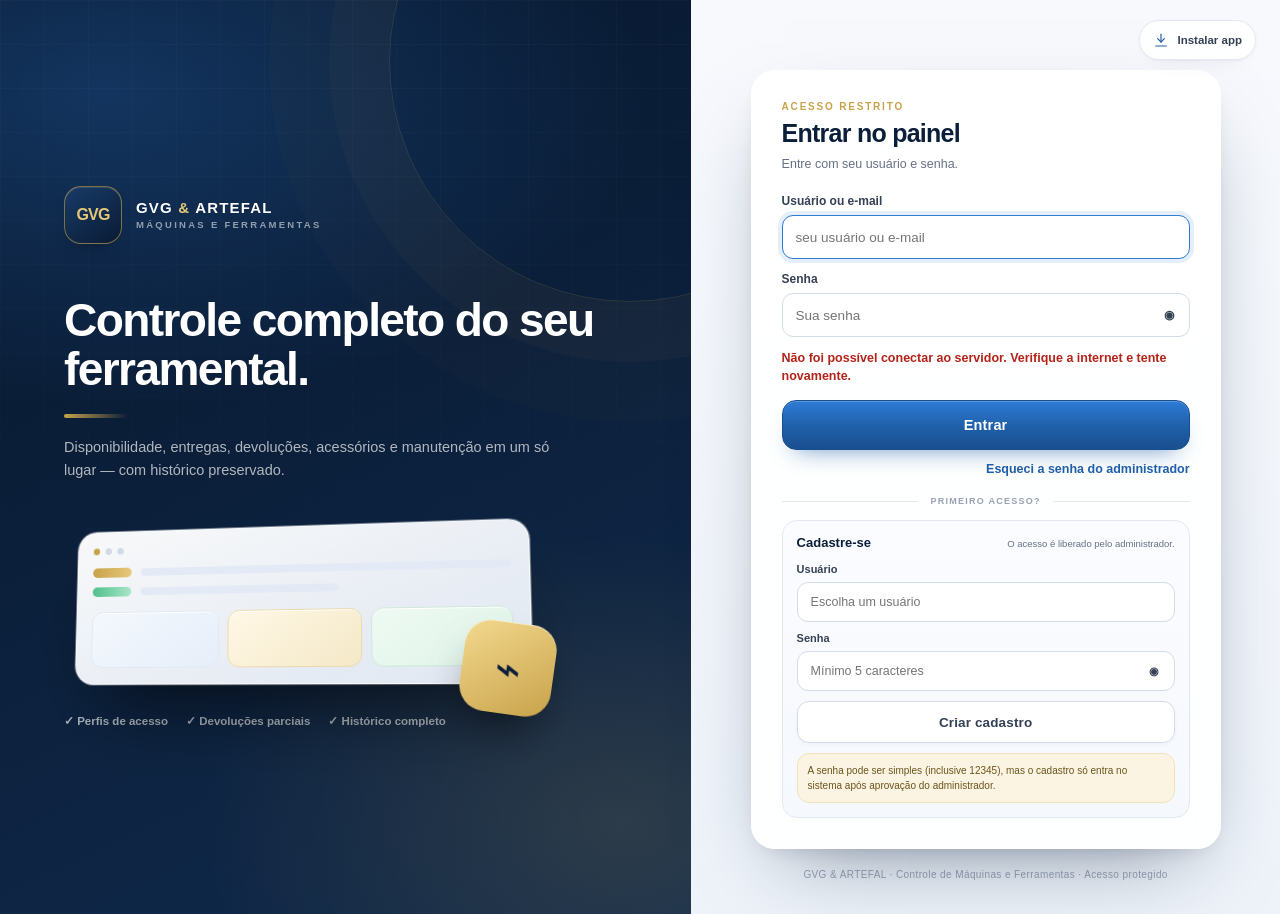
==== commit 91b7b6ad: "Sincronizacao das abas originais, nome livre, nova aba, auto cadastro com aprovacao e celular da ass" ====
--- a/index.html
+++ b/index.html
@@ -12,7 +12,7 @@
   <link rel="icon" href="./icons/icone-32.png" sizes="32x32" type="image/png">
   <link rel="apple-touch-icon" sizes="180x180" href="./icons/icone-180.png">
   <meta name="apple-mobile-web-app-capable" content="yes">
-  <meta name="apple-mobile-web-app-status-bar-style" content="black-translucent">
+  <meta name="apple-mobile-web-app-status-bar-style" content="default">
   <meta name="apple-mobile-web-app-title" content="GVG Máquinas">
   <meta name="mobile-web-app-capable" content="yes">
   <link rel="stylesheet" href="./styles.css">
@@ -57,17 +57,20 @@
     </div>
 
     <div class="auth-panel">
+      <button type="button" class="auth-install" id="authInstallBtn" aria-label="Instalar aplicativo">
+        <span data-icon="download"></span><span>Instalar app</span>
+      </button>
       <div class="auth-card">
         <div id="loginBox">
           <div class="auth-card-head">
             <div class="auth-kicker">Acesso restrito</div>
             <h2>Entrar no painel</h2>
-            <p>Use a conta cadastrada pelo administrador.</p>
+            <p>Entre com seu usuário e senha.</p>
           </div>
           <form id="loginForm" class="form-stack" autocomplete="on" novalidate>
             <label class="field">
-              <span>E-mail</span>
-              <input id="loginEmail" name="email" type="email" inputmode="email" autocomplete="username" placeholder="seuemail@exemplo.com" required>
+              <span>Usuário ou e-mail</span>
+              <input id="loginEmail" name="email" type="text" inputmode="text" autocomplete="username" placeholder="seu usuário ou e-mail" required>
             </label>
             <label class="field">
               <span>Senha</span>
@@ -81,7 +84,29 @@
           </form>
           <div class="auth-links">
             <button type="button" class="link-btn" id="showRecovery">Esqueci a senha do administrador</button>
-            <button type="button" class="link-btn" id="showHelpLogin">Como instalar no celular</button>
+          </div>
+          <div class="auth-divider"><span>Primeiro acesso?</span></div>
+          <div class="auth-signup">
+            <div class="auth-signup-head">
+              <strong>Cadastre-se</strong>
+              <span>O acesso é liberado pelo administrador.</span>
+            </div>
+            <form id="signupForm" class="form-stack" novalidate>
+              <label class="field">
+                <span>Usuário</span>
+                <input id="signupUser" name="usuario" type="text" autocomplete="username" placeholder="Escolha um usuário" required>
+              </label>
+              <label class="field">
+                <span>Senha</span>
+                <div class="input-with-action">
+                  <input id="signupPassword" name="senha" type="password" autocomplete="new-password" placeholder="Mínimo 5 caracteres" required>
+                  <button type="button" class="icon-btn input-action" data-toggle-password="signupPassword" aria-label="Mostrar senha">◉</button>
+                </div>
+              </label>
+              <div id="signupMessage" class="form-message" role="status" aria-live="polite"></div>
+              <button id="signupSubmit" class="btn btn-secondary btn-block" type="submit">Criar cadastro</button>
+            </form>
+            <div class="auth-note">A senha pode ser simples (inclusive 12345), mas o cadastro só entra no sistema após aprovação do administrador.</div>
           </div>
         </div>
 
@@ -132,8 +157,8 @@
               <input id="recoveryCode" name="codigo" type="text" autocomplete="one-time-code" placeholder="REC-XXXX-XXXX" required>
             </label>
             <label class="field">
-              <span>E-mail do administrador</span>
-              <input id="recoveryEmail" name="email" type="email" inputmode="email" autocomplete="email" placeholder="seuemail@exemplo.com" required>
+              <span>Usuário ou e-mail do administrador</span>
+              <input id="recoveryEmail" name="email" type="text" inputmode="text" autocomplete="username" placeholder="usuário ou e-mail" required>
             </label>
             <div class="form-row">
               <label class="field">
@@ -185,7 +210,7 @@
         <button type="button" class="nav-item" data-view="colaboradores"><span class="nav-ico" data-icon="users"></span><span>Colaboradores</span></button>
         <button type="button" class="nav-item" data-view="categorias"><span class="nav-ico" data-icon="tag"></span><span>Categorias</span></button>
         <div class="nav-sep admin-only" id="adminNavSep"></div>
-        <button type="button" class="nav-item admin-only" data-view="usuarios"><span class="nav-ico" data-icon="shield"></span><span>Usuários</span></button>
+        <button type="button" class="nav-item admin-only" data-view="usuarios"><span class="nav-ico" data-icon="shield"></span><span>Usuários</span><span class="nav-badge gold" id="navUsersBadge"></span></button>
         <button type="button" class="nav-item admin-only" data-view="auditoria"><span class="nav-ico" data-icon="history"></span><span>Auditoria</span></button>
       </nav>
 
--- a/styles.css
+++ b/styles.css
@@ -281,6 +281,7 @@
 .app { min-height: 100vh; }
 .sidebar {
   position: fixed; inset: 0 auto 0 0; width: var(--sidebar); z-index: 40;
+  padding-bottom: calc(14px + env(safe-area-inset-bottom, 0px));
   display: flex; flex-direction: column;
   background:
     radial-gradient(600px 400px at 20% 0%, rgba(46,123,214,.16), transparent 60%),
@@ -369,7 +370,7 @@
 .topbar-user { display: flex; align-items: center; gap: 8px; border: 1px solid transparent; background: transparent; border-radius: 12px; padding: 4px 6px; color: var(--text-2); }
 .topbar-user:hover { background: rgba(11,31,58,.05); }
 .topbar-user-name { font-size: 12px; font-weight: 700; max-width: 130px; white-space: nowrap; overflow: hidden; text-overflow: ellipsis; }
-.main { flex: 1; width: 100%; max-width: 1560px; margin: 0 auto; padding: 26px clamp(16px, 2.4vw, 30px) 54px; outline: none; }
+.main { flex: 1; width: 100%; max-width: 1560px; margin: 0 auto; padding: 26px clamp(16px, 2.4vw, 30px) calc(54px + env(safe-area-inset-bottom, 0px)); outline: none; }
 
 /* ---------- Página / cabeçalho ---------- */
 .page-head { display: flex; align-items: flex-start; justify-content: space-between; gap: 18px; margin-bottom: 20px; }
@@ -649,7 +650,7 @@
 .detail-actions { display: flex; gap: 6px; flex-wrap: wrap; margin-top: 16px; }
 
 /* ---------- Toast ---------- */
-.toast-root { position: fixed; right: 22px; bottom: 92px; z-index: 120; display: flex; flex-direction: column; align-items: flex-end; gap: 8px; pointer-events: none; }
+.toast-root { position: fixed; right: 22px; bottom: calc(92px + env(safe-area-inset-bottom, 0px)); z-index: 120; display: flex; flex-direction: column; align-items: flex-end; gap: 8px; pointer-events: none; }
 .toast {
   display: flex; align-items: flex-start; gap: 10px; max-width: 380px;
   padding: 12px 14px; border-radius: 13px; background: #0f2746; color: #fff;
@@ -770,7 +771,7 @@
   .desktop-only { display: none; }
   .mobile-only { display: block; }
   .drawer { width: 100%; }
-  .toast-root { right: 12px; left: 12px; bottom: 82px; align-items: stretch; }
+  .toast-root { right: 12px; left: 12px; bottom: calc(82px + env(safe-area-inset-bottom, 0px)); align-items: stretch; }
   .toast { max-width: none; }
   .modal-backdrop { padding: 0; align-items: flex-end; }
   .modal-card { max-height: 94vh; border-radius: 20px 20px 0 0; }
@@ -807,7 +808,7 @@
   .entity-grid { grid-template-columns: 1fr; }
   .user-row { flex-wrap: wrap; }
   .user-row-actions { width: 100%; justify-content: flex-start; }
-  .toast-root { bottom: 76px; }
+  .toast-root { bottom: calc(76px + env(safe-area-inset-bottom, 0px)); }
   .update-banner { bottom: 10px; width: calc(100% - 24px); justify-content: center; }
 }
 
@@ -826,3 +827,95 @@
 
 .date-filter { display: inline-flex; align-items: center; gap: 6px; font-size: 10px; font-weight: 800; color: var(--muted); text-transform: uppercase; letter-spacing: .06em; }
 .date-filter .input { width: 138px; }
+
+/* =========================================================
+   Ajustes: instalação no login, cadastro e ações rápidas
+   ========================================================= */
+.auth-panel { position: relative; padding: 70px 24px 34px; }
+.auth-install {
+  position: absolute; top: 20px; right: 24px; z-index: 3;
+  display: inline-flex; align-items: center; gap: 8px;
+  min-height: 40px; padding: 0 13px; border-radius: 999px;
+  border: 1px solid var(--line); background: rgba(255,255,255,.9);
+  color: var(--text-2); font-size: 11.5px; font-weight: 800;
+  box-shadow: var(--shadow-sm); backdrop-filter: blur(8px);
+  transition: transform .15s, border-color .15s, background .15s;
+}
+.auth-install:hover { transform: translateY(-1px); border-color: #b9c6d9; background: #fff; }
+.auth-install [data-icon] { width: 16px; height: 16px; color: var(--blue); }
+.auth-links { justify-content: flex-end; margin-top: 12px; }
+.auth-divider {
+  display: flex; align-items: center; gap: 12px; margin: 20px 0 14px;
+  color: var(--muted-2); font-size: 9px; letter-spacing: .14em;
+  text-transform: uppercase; font-weight: 850;
+}
+.auth-divider::before, .auth-divider::after { content: ""; height: 1px; flex: 1; background: var(--line); }
+.auth-signup {
+  padding: 14px; border: 1px solid var(--line); border-radius: 15px;
+  background: linear-gradient(180deg, #fbfcff, #f5f8fd);
+}
+.auth-signup-head { display: flex; align-items: baseline; justify-content: space-between; gap: 8px; margin-bottom: 12px; }
+.auth-signup-head strong { font-size: 13px; color: var(--navy); }
+.auth-signup-head span { font-size: 9.5px; color: var(--muted); text-align: right; line-height: 1.35; }
+.auth-signup .form-stack { gap: 10px; }
+.auth-signup .field { font-size: 11px; }
+.auth-signup .field input { min-height: 40px; font-size: 12.5px; }
+.auth-signup .btn { min-height: 42px; }
+.auth-signup .auth-note { margin-top: 10px; padding: 9px 10px; font-size: 10px; }
+.auth-signup .form-message:empty { display: none; }
+
+.quick-actions { margin-bottom: 18px; }
+.quick-actions-head { display: flex; align-items: flex-start; justify-content: space-between; gap: 12px; padding: 16px 18px 0; }
+.quick-actions-head h3 { margin: 0; font-size: 14px; font-weight: 850; color: var(--navy); }
+.quick-actions-head p { margin: 4px 0 0; font-size: 11px; color: var(--muted); }
+.quick-actions-grid { display: grid; grid-template-columns: repeat(5, minmax(0, 1fr)); gap: 10px; padding: 14px 18px 18px; }
+.quick-action {
+  display: flex; align-items: center; gap: 10px; text-align: left;
+  border: 1px solid var(--line); border-radius: 13px; padding: 11px 12px;
+  background: linear-gradient(180deg, #fff, #fbfcff); min-height: 64px;
+  box-shadow: 0 3px 8px -6px rgba(11,31,58,.22);
+  transition: transform .15s, border-color .15s, box-shadow .15s;
+}
+.quick-action:hover { transform: translateY(-1px); border-color: #c9d6e8; box-shadow: var(--shadow-sm); }
+.quick-action-icon { width: 36px; height: 36px; border-radius: 10px; display: grid; place-items: center; background: var(--blue-3); color: var(--blue); flex: 0 0 auto; }
+.quick-action-icon svg { width: 18px; height: 18px; }
+.quick-action-body { min-width: 0; }
+.quick-action strong { display: block; font-size: 11.5px; font-weight: 800; color: var(--navy); white-space: normal; overflow: visible; line-height: 1.25; }
+.quick-action small { display: block; font-size: 9.5px; color: var(--muted); margin-top: 2px; white-space: normal; overflow: visible; line-height: 1.3; }
+.quick-action.primary { background: linear-gradient(180deg, #2e7bd6, #1f5fa8); border-color: #174f8e; }
+.quick-action.primary .quick-action-icon { background: rgba(255,255,255,.15); color: #fff; }
+.quick-action.primary strong { color: #fff; }
+.quick-action.primary small { color: rgba(255,255,255,.68); }
+.quick-sync { border: 0; background: transparent; color: var(--blue); font-size: 10.5px; font-weight: 800; padding: 5px 4px; white-space: nowrap; }
+.quick-sync:hover { text-decoration: underline; }
+
+.status-pendente, .badge.pending { color: var(--amber); background: var(--amber-bg); border-color: #f0dfa8; }
+.users-pending { margin-bottom: 14px; }
+.users-pending .btn { margin-left: auto; }
+
+@media (max-width: 1240px) {
+  .quick-actions-grid { grid-template-columns: repeat(3, minmax(0, 1fr)); }
+}
+@media (max-width: 1020px) {
+  .auth-panel { padding-top: 64px; }
+  .auth-install { top: 12px; right: 14px; }
+}
+@media (max-width: 820px) {
+  .quick-actions-grid { grid-template-columns: repeat(2, minmax(0, 1fr)); }
+  .quick-action small { display: none; }
+  .quick-action { min-height: 58px; }
+}
+@media (max-width: 560px) {
+  .auth-panel { padding: 64px 12px 28px; }
+  .auth-signup-head { flex-direction: column; align-items: flex-start; gap: 3px; }
+  .auth-signup-head span { text-align: left; }
+  .quick-actions-head { padding: 14px 14px 0; }
+  .quick-actions-grid { padding: 12px 14px 14px; gap: 8px; }
+  .quick-action { padding: 9px 10px; min-height: 56px; gap: 8px; }
+  .quick-action.primary { grid-column: span 2; }
+  .quick-action-icon { width: 32px; height: 32px; }
+  .quick-action strong { font-size: 10.5px; }
+  .auth-install { padding: 0 11px; font-size: 10.5px; }
+}
+
+.nav-badge.gold { color: #2c2108; background: rgba(200,162,74,.28); border-color: rgba(228,200,122,.35); }
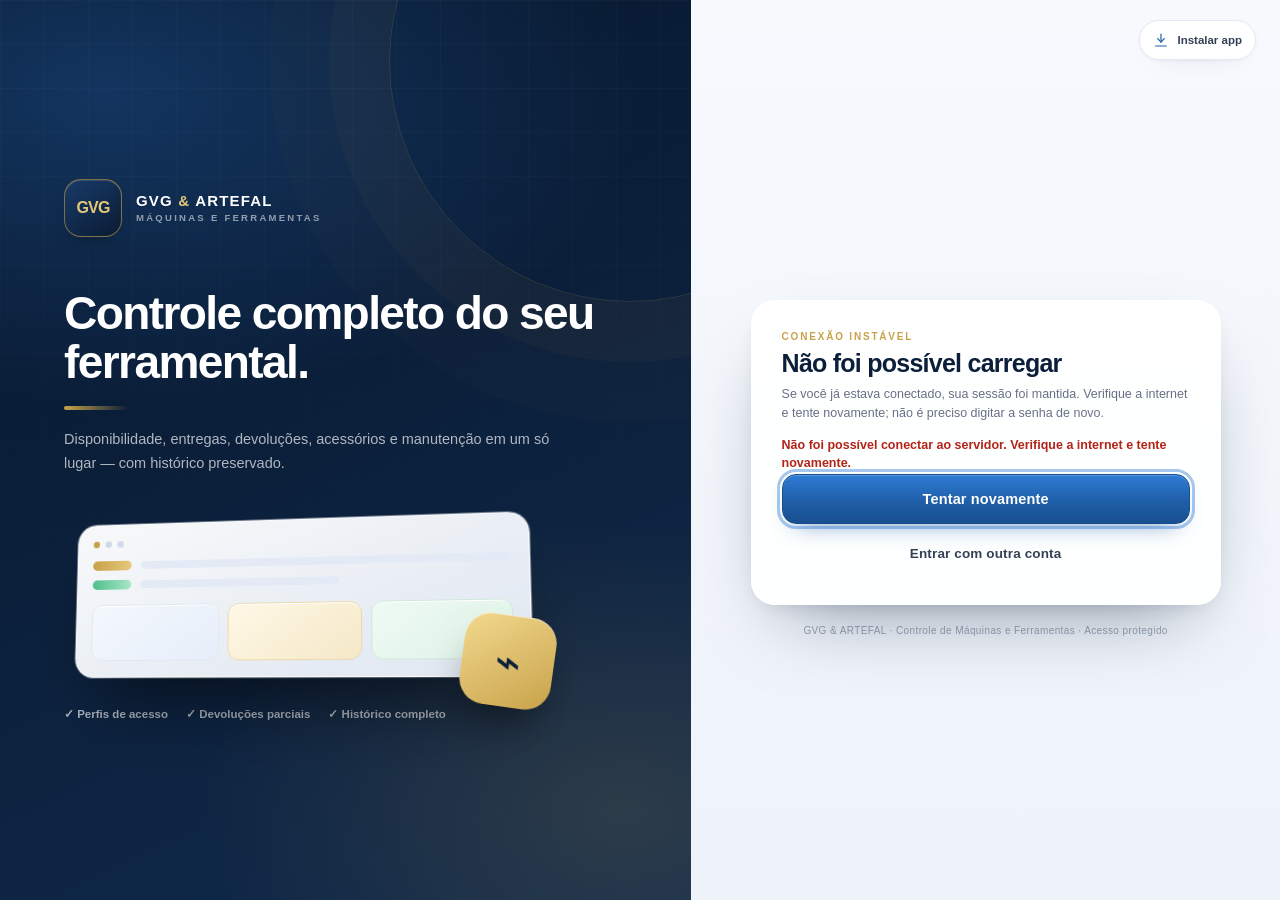
==== commit a9bd5690: "Mantem sessao no F5, sincronizacao em segundo plano e cache de navegacao" ====
--- a/index.html
+++ b/index.html
@@ -184,6 +184,17 @@
           </div>
           <button type="button" class="btn btn-primary btn-block" id="retrySetupStatus">Verificar novamente</button>
         </div>
+
+        <div id="connectionBox" class="hidden">
+          <div class="auth-card-head">
+            <div class="auth-kicker">Conexão instável</div>
+            <h2>Não foi possível carregar</h2>
+            <p>Se você já estava conectado, sua sessão foi mantida. Verifique a internet e tente novamente; não é preciso digitar a senha de novo.</p>
+          </div>
+          <div id="connectionMessage" class="form-message" role="status" aria-live="polite"></div>
+          <button type="button" class="btn btn-primary btn-lg btn-block" id="retryConnection">Tentar novamente</button>
+          <button type="button" class="btn btn-ghost btn-block" id="connectionLogout">Entrar com outra conta</button>
+        </div>
       </div>
       <div class="auth-foot">GVG &amp; ARTEFAL · Controle de Máquinas e Ferramentas · Acesso protegido</div>
     </div>
--- a/styles.css
+++ b/styles.css
@@ -919,3 +919,9 @@
 }
 
 .nav-badge.gold { color: #2c2108; background: rgba(200,162,74,.28); border-color: rgba(228,200,122,.35); }
+
+
+/* Sessão mantida em falhas temporárias de conexão */
+#connectionBox .auth-card-head { margin-bottom: 14px; }
+#connectionBox .btn + .btn { margin-top: 8px; }
+#connectionBox .form-message:empty { display: none; }
